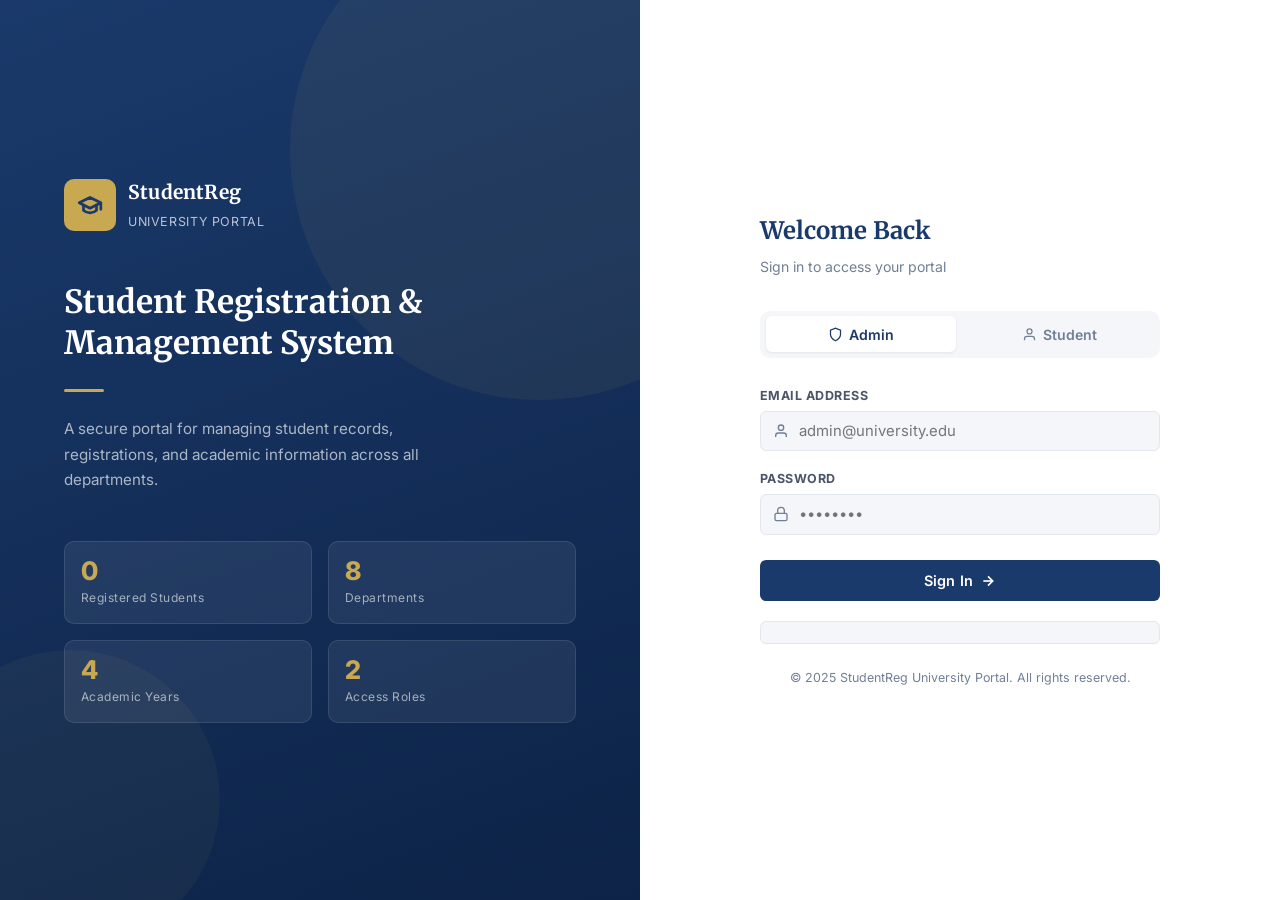
==== pages/admin/dashboard.html @ b77dc784 "Initial commit" ====
<!DOCTYPE html>
<html lang="en">
<head>
  <meta charset="UTF-8"/>
  <meta name="viewport" content="width=device-width, initial-scale=1.0"/>
  <title>Admin Dashboard — StudentReg</title>
  <link rel="preconnect" href="https://fonts.googleapis.com"/>
  <link rel="preconnect" href="https://fonts.gstatic.com" crossorigin/>
  <link href="https://fonts.googleapis.com/css2?family=Merriweather:wght@700;900&family=Inter:wght@400;500;600;700&display=swap" rel="stylesheet"/>
  <link rel="stylesheet" href="../../css/style.css"/>
</head>
<body>
<div class="app-layout">
  <div id="sidebar-placeholder"></div>
  <div class="main-area">
    <div id="topbar-placeholder"></div>

    <main class="page-content">

      <!-- STATS ROW -->
      <div class="stats-grid">
        <div class="stat-card">
          <div class="stat-icon">
            <svg width="22" height="22" viewBox="0 0 24 24" fill="none" stroke="currentColor" stroke-width="2"><path d="M17 21v-2a4 4 0 0 0-4-4H5a4 4 0 0 0-4 4v2"/><circle cx="9" cy="7" r="4"/><path d="M23 21v-2a4 4 0 0 0-3-3.87"/><path d="M16 3.13a4 4 0 0 1 0 7.75"/></svg>
          </div>
          <div>
            <div class="stat-num" id="statTotal">—</div>
            <div class="stat-label">Total Students</div>
          </div>
        </div>
        <div class="stat-card accent">
          <div class="stat-icon">
            <svg width="22" height="22" viewBox="0 0 24 24" fill="none" stroke="currentColor" stroke-width="2"><path d="M22 10v6M2 10l10-5 10 5-10 5z"/><path d="M6 12v5c3 3 9 3 12 0v-5"/></svg>
          </div>
          <div>
            <div class="stat-num" id="statDepts">—</div>
            <div class="stat-label">Departments</div>
          </div>
        </div>
        <div class="stat-card success">
          <div class="stat-icon">
            <svg width="22" height="22" viewBox="0 0 24 24" fill="none" stroke="currentColor" stroke-width="2"><path d="M20 21v-2a4 4 0 0 0-4-4H8a4 4 0 0 0-4 4v2"/><circle cx="12" cy="7" r="4"/></svg>
          </div>
          <div>
            <div class="stat-num" id="statFemale">—</div>
            <div class="stat-label">Female Students</div>
          </div>
        </div>
        <div class="stat-card info">
          <div class="stat-icon">
            <svg width="22" height="22" viewBox="0 0 24 24" fill="none" stroke="currentColor" stroke-width="2"><rect x="3" y="4" width="18" height="18" rx="2"/><line x1="16" y1="2" x2="16" y2="6"/><line x1="8" y1="2" x2="8" y2="6"/><line x1="3" y1="10" x2="21" y2="10"/></svg>
          </div>
          <div>
            <div class="stat-num" id="statYear1">—</div>
            <div class="stat-label">1st Year Students</div>
          </div>
        </div>
      </div>

      <!-- RECENT STUDENTS TABLE -->
      <div class="card">
        <div class="card-header">
          <h2>
            <svg width="17" height="17" viewBox="0 0 24 24" fill="none" stroke="currentColor" stroke-width="2"><path d="M17 21v-2a4 4 0 0 0-4-4H5a4 4 0 0 0-4 4v2"/><circle cx="9" cy="7" r="4"/></svg>
            Recently Registered Students
          </h2>
          <a href="students.html" class="btn btn-secondary btn-sm">View All</a>
        </div>
        <div class="table-wrap">
          <table>
            <thead>
              <tr>
                <th>Student ID</th>
                <th>Full Name</th>
                <th>Department</th>
                <th>Year</th>
                <th>Registered</th>
                <th>Action</th>
              </tr>
            </thead>
            <tbody id="recentTbody">
              <tr><td colspan="6"><div class="spinner-wrap"><div class="spinner"></div></div></td></tr>
            </tbody>
          </table>
        </div>
      </div>

    </main>
  </div>
</div>

<script src="../../js/store.js"></script>
<script src="../../js/auth.js"></script>
<script src="../../js/sidebar.js"></script>
<script src="../../js/app.js"></script>
<script>
  document.addEventListener("DOMContentLoaded", () => {
    const user = requireAuth("admin");
    if (!user) return;
    injectLayout("admin", "Dashboard");

    const students = getStudents();

    document.getElementById("statTotal").textContent  = students.length;
    document.getElementById("statDepts").textContent  = new Set(students.map(s => s.department).filter(Boolean)).size || 0;
    document.getElementById("statFemale").textContent = students.filter(s => s.gender === "Female").length;
    document.getElementById("statYear1").textContent  = students.filter(s => s.year === "1").length;

    const tbody  = document.getElementById("recentTbody");
    const recent = [...students].reverse().slice(0, 5);

    if (!recent.length) {
      tbody.innerHTML = `<tr><td colspan="6"><div class="empty-state"><p>No students registered yet. <a href="/pages/admin/register.html">Register the first student</a>.</p></div></td></tr>`;
      return;
    }

    tbody.innerHTML = recent.map(s => `
      <tr>
        <td><code style="font-family:monospace;font-size:.82rem">${esc(s.studentId)}</code></td>
        <td><strong>${esc(s.fullName)}</strong></td>
        <td><span class="badge badge-blue">${esc(s.department)}</span></td>
        <td>${yearBadge(s.year)}</td>
        <td style="font-size:.8rem;color:var(--clr-muted)">${formatDate(s.createdAt)}</td>
        <td><a href="students.html" class="btn btn-secondary btn-sm">Manage</a></td>
      </tr>`).join("");
  });
</script>
</body>
</html>
---- css/style.css ----
/* =====================================================
   STUDENTREG v2 — University Institutional Design System
===================================================== */

:root {
  /* Brand */
  --clr-primary:      #1a3a6b;
  --clr-primary-d:    #122952;
  --clr-primary-l:    #2a52a0;
  --clr-accent:       #c8a951;
  --clr-accent-d:     #a8893a;

  /* UI */
  --clr-bg:           #f4f6f9;
  --clr-surface:      #ffffff;
  --clr-sidebar:      #1a3a6b;
  --clr-sidebar-item: rgba(255,255,255,0.08);
  --clr-sidebar-act:  rgba(200,169,81,0.18);

  /* Status */
  --clr-success:      #1e7e4a;
  --clr-success-bg:   #e6f4ec;
  --clr-danger:       #c0392b;
  --clr-danger-bg:    #fdecea;
  --clr-warn:         #d97706;
  --clr-warn-bg:      #fef3c7;
  --clr-info:         #1e6fa8;
  --clr-info-bg:      #e6f2fb;

  /* Text */
  --clr-text:         #1a2332;
  --clr-text-2:       #4a5568;
  --clr-muted:        #718096;
  --clr-border:       #e2e8f0;

  /* Misc */
  --radius-sm:  6px;
  --radius-md:  10px;
  --radius-lg:  14px;
  --shadow-sm:  0 1px 3px rgba(0,0,0,.08);
  --shadow-md:  0 4px 16px rgba(0,0,0,.10);
  --shadow-lg:  0 8px 32px rgba(0,0,0,.14);
  --sidebar-w:  260px;
  --topbar-h:   64px;
  --transition: 180ms ease;

  --font-display: 'Merriweather', Georgia, serif;
  --font-body:    'Inter', system-ui, sans-serif;
  --font-mono:    'JetBrains Mono', monospace;
}

/* ── RESET ── */
*, *::before, *::after { box-sizing: border-box; margin: 0; padding: 0; }
html { font-size: 16px; scroll-behavior: smooth; }
body { font-family: var(--font-body); background: var(--clr-bg); color: var(--clr-text); line-height: 1.6; }
img  { max-width: 100%; display: block; }
a    { color: var(--clr-primary); text-decoration: none; }

/* =====================================================
   AUTH PAGES (login.html)
===================================================== */
.auth-page {
  min-height: 100vh;
  display: grid;
  grid-template-columns: 1fr 1fr;
}

.auth-brand {
  background: linear-gradient(160deg, var(--clr-primary) 0%, #0d2347 100%);
  display: flex;
  flex-direction: column;
  justify-content: center;
  padding: 4rem;
  position: relative;
  overflow: hidden;
}

.auth-brand::before {
  content: '';
  position: absolute;
  width: 500px; height: 500px;
  background: rgba(200,169,81,.07);
  border-radius: 50%;
  top: -100px; right: -150px;
}

.auth-brand::after {
  content: '';
  position: absolute;
  width: 300px; height: 300px;
  background: rgba(200,169,81,.05);
  border-radius: 50%;
  bottom: -50px; left: -80px;
}

.auth-brand-inner { position: relative; z-index: 1; }

.auth-logo {
  display: flex;
  align-items: center;
  gap: .75rem;
  margin-bottom: 3rem;
}

.auth-logo-icon {
  width: 52px; height: 52px;
  background: var(--clr-accent);
  border-radius: var(--radius-md);
  display: flex;
  align-items: center;
  justify-content: center;
}

.auth-logo-text { color: #fff; }
.auth-logo-text strong { display: block; font-family: var(--font-display); font-size: 1.2rem; letter-spacing: .01em; }
.auth-logo-text span  { font-size: .78rem; opacity: .7; letter-spacing: .05em; text-transform: uppercase; }

.auth-brand h1 { font-family: var(--font-display); color: #fff; font-size: 2rem; line-height: 1.3; margin-bottom: 1rem; }
.auth-brand p  { color: rgba(255,255,255,.65); font-size: .95rem; line-height: 1.7; max-width: 360px; }

.auth-divider {
  width: 40px; height: 3px;
  background: var(--clr-accent);
  border-radius: 2px;
  margin: 1.5rem 0;
}

.auth-stats {
  display: grid;
  grid-template-columns: 1fr 1fr;
  gap: 1rem;
  margin-top: 3rem;
}

.auth-stat {
  background: rgba(255,255,255,.07);
  border: 1px solid rgba(255,255,255,.1);
  border-radius: var(--radius-md);
  padding: 1rem;
}

.auth-stat-num   { font-size: 1.6rem; font-weight: 800; color: var(--clr-accent); line-height: 1; }
.auth-stat-label { font-size: .75rem; color: rgba(255,255,255,.6); margin-top: .25rem; letter-spacing: .04em; }

.auth-form-panel {
  display: flex;
  align-items: center;
  justify-content: center;
  padding: 3rem 2rem;
  background: var(--clr-surface);
}

.auth-form-box { width: 100%; max-width: 400px; }

.auth-form-box h2 {
  font-family: var(--font-display);
  font-size: 1.5rem;
  color: var(--clr-primary);
  margin-bottom: .35rem;
}

.auth-form-box .auth-sub {
  color: var(--clr-muted);
  font-size: .88rem;
  margin-bottom: 2rem;
}

.role-tabs {
  display: grid;
  grid-template-columns: 1fr 1fr;
  gap: .5rem;
  margin-bottom: 1.75rem;
  background: var(--clr-bg);
  padding: .35rem;
  border-radius: var(--radius-md);
}

.role-tab {
  padding: .6rem;
  border: none;
  background: transparent;
  border-radius: var(--radius-sm);
  font-family: var(--font-body);
  font-size: .88rem;
  font-weight: 600;
  cursor: pointer;
  transition: background var(--transition), color var(--transition);
  color: var(--clr-muted);
  display: flex;
  align-items: center;
  justify-content: center;
  gap: .4rem;
}

.role-tab.active {
  background: var(--clr-surface);
  color: var(--clr-primary);
  box-shadow: var(--shadow-sm);
}

/* =====================================================
   FORM ELEMENTS
===================================================== */
.form-group {
  display: flex;
  flex-direction: column;
  gap: .3rem;
  margin-bottom: 1.1rem;
}

label {
  font-size: .78rem;
  font-weight: 700;
  color: var(--clr-text-2);
  letter-spacing: .04em;
  text-transform: uppercase;
}

input, select, textarea {
  font-family: var(--font-body);
  font-size: .93rem;
  color: var(--clr-text);
  background: var(--clr-bg);
  border: 1.5px solid var(--clr-border);
  border-radius: var(--radius-sm);
  padding: .65rem .9rem;
  width: 100%;
  transition: border-color var(--transition), box-shadow var(--transition), background var(--transition);
  outline: none;
}

input:focus, select:focus, textarea:focus {
  border-color: var(--clr-primary);
  background: #fff;
  box-shadow: 0 0 0 3px rgba(26,58,107,.1);
}

input.error { border-color: var(--clr-danger); box-shadow: 0 0 0 3px rgba(192,57,43,.1); }

.input-icon-wrap { position: relative; }
.input-icon-wrap svg {
  position: absolute;
  left: .8rem;
  top: 50%;
  transform: translateY(-50%);
  color: var(--clr-muted);
  pointer-events: none;
}
.input-icon-wrap input { padding-left: 2.4rem; }

.field-error { font-size: .75rem; color: var(--clr-danger); display: none; }
.field-error.show { display: block; }

/* =====================================================
   BUTTONS
===================================================== */
.btn {
  display: inline-flex;
  align-items: center;
  justify-content: center;
  gap: .45rem;
  font-family: var(--font-body);
  font-size: .9rem;
  font-weight: 600;
  padding: .65rem 1.4rem;
  border-radius: var(--radius-sm);
  border: none;
  cursor: pointer;
  transition: background var(--transition), box-shadow var(--transition), transform var(--transition);
  letter-spacing: .01em;
  text-decoration: none;
  white-space: nowrap;
}

.btn:active { transform: scale(.97); }

.btn-primary   { background: var(--clr-primary); color: #fff; }
.btn-primary:hover { background: var(--clr-primary-l); box-shadow: var(--shadow-md); color: #fff; }

.btn-accent    { background: var(--clr-accent); color: #fff; }
.btn-accent:hover { background: var(--clr-accent-d); color: #fff; }

.btn-secondary { background: var(--clr-bg); color: var(--clr-text); border: 1.5px solid var(--clr-border); }
.btn-secondary:hover { background: #edf2f7; }

.btn-danger    { background: var(--clr-danger-bg); color: var(--clr-danger); border: 1.5px solid #f5c6c2; }
.btn-danger:hover { background: var(--clr-danger); color: #fff; }

.btn-full { width: 100%; }
.btn-sm   { padding: .38rem .75rem; font-size: .8rem; }

.btn-icon {
  background: none; border: none;
  padding: .35rem; border-radius: var(--radius-sm);
  cursor: pointer; display: inline-flex;
  align-items: center; justify-content: center;
  transition: background var(--transition), color var(--transition);
  color: var(--clr-muted);
}
.btn-icon:hover        { background: var(--clr-bg); color: var(--clr-text); }
.btn-icon.edit:hover   { background: #e8f0fb; color: var(--clr-primary); }
.btn-icon.delete:hover { background: var(--clr-danger-bg); color: var(--clr-danger); }

/* =====================================================
   DASHBOARD LAYOUT
===================================================== */
.app-layout {
  display: flex;
  min-height: 100vh;
}

/* ── SIDEBAR ── */
.sidebar {
  width: var(--sidebar-w);
  background: var(--clr-sidebar);
  display: flex;
  flex-direction: column;
  position: fixed;
  top: 0; left: 0; bottom: 0;
  z-index: 50;
  transition: transform var(--transition);
  overflow-y: auto;
}

.sidebar-header {
  padding: 1.5rem 1.25rem 1rem;
  border-bottom: 1px solid rgba(255,255,255,.08);
}

.sidebar-logo {
  display: flex;
  align-items: center;
  gap: .65rem;
}

.sidebar-logo-icon {
  width: 38px; height: 38px;
  background: var(--clr-accent);
  border-radius: var(--radius-sm);
  display: flex;
  align-items: center;
  justify-content: center;
  flex-shrink: 0;
}

.sidebar-logo-text strong {
  display: block;
  font-family: var(--font-display);
  font-size: .95rem;
  color: #fff;
  letter-spacing: .01em;
}

.sidebar-logo-text span {
  font-size: .7rem;
  color: rgba(255,255,255,.5);
  text-transform: uppercase;
  letter-spacing: .06em;
}

.sidebar-user {
  margin: 1rem 1.25rem;
  padding: .85rem;
  background: rgba(255,255,255,.07);
  border-radius: var(--radius-md);
  border: 1px solid rgba(255,255,255,.08);
}

.sidebar-user-avatar {
  width: 36px; height: 36px;
  background: var(--clr-accent);
  border-radius: 50%;
  display: flex;
  align-items: center;
  justify-content: center;
  font-weight: 800;
  font-size: .9rem;
  color: #fff;
  flex-shrink: 0;
}

.sidebar-user-info { display: flex; align-items: center; gap: .65rem; }
.sidebar-user-name { font-size: .85rem; font-weight: 600; color: #fff; }
.sidebar-user-role { font-size: .72rem; color: var(--clr-accent); letter-spacing: .04em; text-transform: uppercase; font-weight: 600; }

.sidebar-nav { flex: 1; padding: .75rem 0; }

.sidebar-section-label {
  font-size: .65rem;
  font-weight: 700;
  text-transform: uppercase;
  letter-spacing: .1em;
  color: rgba(255,255,255,.3);
  padding: .75rem 1.4rem .35rem;
}

.sidebar-link {
  display: flex;
  align-items: center;
  gap: .7rem;
  padding: .65rem 1.25rem;
  margin: .1rem .75rem;
  border-radius: var(--radius-sm);
  color: rgba(255,255,255,.7);
  font-size: .875rem;
  font-weight: 500;
  cursor: pointer;
  transition: background var(--transition), color var(--transition);
  border: none;
  background: none;
  width: calc(100% - 1.5rem);
  text-align: left;
  text-decoration: none;
}

.sidebar-link:hover { background: var(--clr-sidebar-item); color: #fff; }
.sidebar-link.active { background: var(--clr-sidebar-act); color: var(--clr-accent); }
.sidebar-link.active svg { color: var(--clr-accent); }
.sidebar-link svg { color: rgba(255,255,255,.45); flex-shrink: 0; }
.sidebar-link.active svg { color: var(--clr-accent); }

.sidebar-footer {
  padding: 1rem .75rem;
  border-top: 1px solid rgba(255,255,255,.08);
}

/* ── MAIN AREA ── */
.main-area {
  margin-left: var(--sidebar-w);
  flex: 1;
  display: flex;
  flex-direction: column;
  min-height: 100vh;
}

/* ── TOPBAR ── */
.topbar {
  height: var(--topbar-h);
  background: var(--clr-surface);
  border-bottom: 1px solid var(--clr-border);
  display: flex;
  align-items: center;
  justify-content: space-between;
  padding: 0 2rem;
  position: sticky;
  top: 0;
  z-index: 40;
  box-shadow: var(--shadow-sm);
}

.topbar-left { display: flex; align-items: center; gap: 1rem; }

.topbar-title { font-size: 1.05rem; font-weight: 700; color: var(--clr-text); font-family: var(--font-display); }
.topbar-breadcrumb { font-size: .8rem; color: var(--clr-muted); }

.topbar-right { display: flex; align-items: center; gap: .75rem; }

.topbar-badge {
  background: var(--clr-primary);
  color: #fff;
  font-size: .72rem;
  font-weight: 700;
  padding: .2rem .6rem;
  border-radius: 999px;
  letter-spacing: .04em;
  text-transform: uppercase;
}

/* ── PAGE CONTENT ── */
.page-content {
  padding: 2rem;
  flex: 1;
}

/* ── HAMBURGER (mobile) ── */
.hamburger-btn {
  display: none;
  background: none;
  border: none;
  cursor: pointer;
  padding: .4rem;
  flex-direction: column;
  gap: 5px;
}

.hamburger-btn span {
  display: block;
  width: 22px; height: 2px;
  background: var(--clr-text);
  border-radius: 2px;
  transition: transform var(--transition), opacity var(--transition);
}

/* =====================================================
   CARDS
===================================================== */
.card {
  background: var(--clr-surface);
  border: 1px solid var(--clr-border);
  border-radius: var(--radius-lg);
  box-shadow: var(--shadow-sm);
  overflow: hidden;
}

.card-header {
  padding: 1.1rem 1.5rem;
  border-bottom: 1px solid var(--clr-border);
  display: flex;
  align-items: center;
  justify-content: space-between;
  gap: 1rem;
  flex-wrap: wrap;
}

.card-header h2 {
  font-size: .97rem;
  font-weight: 700;
  color: var(--clr-text);
  display: flex;
  align-items: center;
  gap: .5rem;
}

.card-header h2 svg { color: var(--clr-primary); }
.card-body { padding: 1.5rem; }

/* =====================================================
   STAT CARDS (dashboard overview)
===================================================== */
.stats-grid {
  display: grid;
  grid-template-columns: repeat(auto-fit, minmax(200px, 1fr));
  gap: 1.25rem;
  margin-bottom: 1.75rem;
}

.stat-card {
  background: var(--clr-surface);
  border: 1px solid var(--clr-border);
  border-radius: var(--radius-lg);
  padding: 1.35rem 1.5rem;
  display: flex;
  align-items: flex-start;
  gap: 1rem;
  box-shadow: var(--shadow-sm);
  position: relative;
  overflow: hidden;
}

.stat-card::before {
  content: '';
  position: absolute;
  top: 0; left: 0;
  width: 4px; height: 100%;
  background: var(--clr-primary);
}

.stat-card.accent::before  { background: var(--clr-accent); }
.stat-card.success::before { background: var(--clr-success); }
.stat-card.info::before    { background: var(--clr-info); }

.stat-icon {
  width: 44px; height: 44px;
  border-radius: var(--radius-md);
  display: flex;
  align-items: center;
  justify-content: center;
  flex-shrink: 0;
  background: #e8f0fb;
  color: var(--clr-primary);
}

.stat-card.accent .stat-icon  { background: #fdf3d8; color: var(--clr-accent-d); }
.stat-card.success .stat-icon { background: var(--clr-success-bg); color: var(--clr-success); }
.stat-card.info .stat-icon    { background: var(--clr-info-bg); color: var(--clr-info); }

.stat-num   { font-size: 1.75rem; font-weight: 800; line-height: 1; color: var(--clr-text); }
.stat-label { font-size: .8rem; color: var(--clr-muted); margin-top: .2rem; font-weight: 500; }

/* =====================================================
   TABLE
===================================================== */
.table-wrap { overflow-x: auto; }

table {
  width: 100%;
  border-collapse: collapse;
  font-size: .875rem;
}

thead {
  background: #f7f9fc;
  border-bottom: 2px solid var(--clr-border);
}

thead th {
  padding: .7rem 1rem;
  text-align: left;
  font-size: .72rem;
  font-weight: 700;
  text-transform: uppercase;
  letter-spacing: .07em;
  color: var(--clr-muted);
  white-space: nowrap;
}

tbody tr {
  border-bottom: 1px solid var(--clr-border);
  transition: background var(--transition);
}

tbody tr:last-child { border-bottom: none; }
tbody tr:hover { background: #f7f9fc; }

tbody td {
  padding: .85rem 1rem;
  vertical-align: middle;
  color: var(--clr-text-2);
}

tbody td strong { color: var(--clr-text); font-weight: 600; }

.actions-cell { display: flex; gap: .3rem; }

.empty-state {
  text-align: center;
  padding: 4rem 1rem;
  color: var(--clr-muted);
}

.empty-state svg   { margin: 0 auto 1rem; opacity: .3; }
.empty-state h3    { font-size: 1rem; color: var(--clr-text-2); margin-bottom: .35rem; }
.empty-state p     { font-size: .88rem; }

.table-footer {
  padding: .8rem 1.25rem;
  border-top: 1px solid var(--clr-border);
  font-size: .8rem;
  color: var(--clr-muted);
  display: flex;
  align-items: center;
  justify-content: space-between;
  flex-wrap: wrap;
  gap: .5rem;
}

/* =====================================================
   SEARCH BAR
===================================================== */
.search-bar {
  position: relative;
  flex: 1;
  min-width: 180px;
  max-width: 320px;
}

.search-bar svg {
  position: absolute;
  left: .75rem;
  top: 50%;
  transform: translateY(-50%);
  color: var(--clr-muted);
  pointer-events: none;
}

.search-bar input { padding-left: 2.3rem; font-size: .875rem; }

/* =====================================================
   BADGES
===================================================== */
.badge {
  display: inline-block;
  padding: .22rem .65rem;
  border-radius: 999px;
  font-size: .72rem;
  font-weight: 700;
  letter-spacing: .03em;
}

.badge-blue    { background: #e8f0fb; color: var(--clr-primary); }
.badge-gold    { background: #fdf3d8; color: #92650a; }
.badge-green   { background: var(--clr-success-bg); color: var(--clr-success); }
.badge-purple  { background: #f3e8ff; color: #6b21a8; }
.badge-gray    { background: #f1f5f9; color: #475569; }
.badge-red     { background: var(--clr-danger-bg); color: var(--clr-danger); }

/* =====================================================
   PROFILE CARD (student view)
===================================================== */
.profile-header {
  background: linear-gradient(135deg, var(--clr-primary) 0%, #0d2347 100%);
  border-radius: var(--radius-lg);
  padding: 2rem;
  display: flex;
  align-items: center;
  gap: 1.5rem;
  margin-bottom: 1.5rem;
  position: relative;
  overflow: hidden;
}

.profile-header::after {
  content: '';
  position: absolute;
  right: -40px; top: -40px;
  width: 200px; height: 200px;
  background: rgba(200,169,81,.1);
  border-radius: 50%;
}

.profile-avatar-lg {
  width: 80px; height: 80px;
  background: var(--clr-accent);
  border-radius: 50%;
  display: flex;
  align-items: center;
  justify-content: center;
  font-size: 2rem;
  font-weight: 800;
  color: #fff;
  border: 3px solid rgba(255,255,255,.3);
  flex-shrink: 0;
  position: relative;
  z-index: 1;
}

.profile-info { position: relative; z-index: 1; }
.profile-info h2 { font-family: var(--font-display); color: #fff; font-size: 1.4rem; margin-bottom: .2rem; }
.profile-info p  { color: rgba(255,255,255,.65); font-size: .875rem; }

.profile-badge {
  margin-left: auto;
  background: rgba(200,169,81,.2);
  border: 1px solid rgba(200,169,81,.4);
  color: var(--clr-accent);
  font-size: .75rem;
  font-weight: 700;
  padding: .35rem .85rem;
  border-radius: 999px;
  letter-spacing: .04em;
  position: relative;
  z-index: 1;
}

.info-grid {
  display: grid;
  grid-template-columns: repeat(auto-fit, minmax(200px, 1fr));
  gap: 1rem;
}

.info-item {
  background: var(--clr-bg);
  border: 1px solid var(--clr-border);
  border-radius: var(--radius-md);
  padding: 1rem;
}

.info-item-label {
  font-size: .7rem;
  font-weight: 700;
  text-transform: uppercase;
  letter-spacing: .07em;
  color: var(--clr-muted);
  margin-bottom: .3rem;
}

.info-item-value { font-size: .92rem; font-weight: 600; color: var(--clr-text); }

/* =====================================================
   FORM GRID (registration)
===================================================== */
.form-grid {
  display: grid;
  grid-template-columns: repeat(auto-fit, minmax(220px, 1fr));
  gap: 1rem;
}

.form-grid .full { grid-column: 1 / -1; }

.form-section-title {
  font-size: .72rem;
  font-weight: 700;
  text-transform: uppercase;
  letter-spacing: .08em;
  color: var(--clr-muted);
  padding-bottom: .6rem;
  border-bottom: 1px solid var(--clr-border);
  margin-bottom: .25rem;
  grid-column: 1 / -1;
}

.form-actions {
  display: flex;
  gap: .75rem;
  flex-wrap: wrap;
  padding-top: 1rem;
  border-top: 1px solid var(--clr-border);
  margin-top: .5rem;
}

/* =====================================================
   MODAL
===================================================== */
.modal-overlay {
  position: fixed;
  inset: 0;
  background: rgba(10,20,40,.55);
  backdrop-filter: blur(4px);
  display: flex;
  align-items: center;
  justify-content: center;
  z-index: 200;
  padding: 1rem;
  opacity: 0;
  pointer-events: none;
  transition: opacity var(--transition);
}

.modal-overlay.open { opacity: 1; pointer-events: all; }

.modal {
  background: var(--clr-surface);
  border-radius: var(--radius-lg);
  box-shadow: var(--shadow-lg);
  width: 100%;
  max-width: 480px;
  transform: translateY(16px) scale(.98);
  transition: transform .22s ease;
  overflow: hidden;
}

.modal-overlay.open .modal { transform: translateY(0) scale(1); }

.modal-header {
  padding: 1.1rem 1.4rem;
  border-bottom: 1px solid var(--clr-border);
  display: flex;
  align-items: center;
  justify-content: space-between;
}

.modal-header h3 { font-size: .97rem; font-weight: 700; }
.modal-body      { padding: 1.4rem; }
.modal-footer    { padding: 1rem 1.4rem; border-top: 1px solid var(--clr-border); display: flex; justify-content: flex-end; gap: .6rem; }

/* =====================================================
   TOAST
===================================================== */
.toast-container {
  position: fixed;
  bottom: 1.5rem;
  right: 1.5rem;
  display: flex;
  flex-direction: column;
  gap: .5rem;
  z-index: 999;
}

.toast {
  display: flex;
  align-items: center;
  gap: .6rem;
  padding: .8rem 1.1rem;
  border-radius: var(--radius-md);
  font-size: .875rem;
  font-weight: 500;
  min-width: 260px;
  max-width: 360px;
  box-shadow: var(--shadow-lg);
  animation: toastIn .25s ease, toastOut .35s ease 2.8s forwards;
}

.toast.success { background: var(--clr-success); color: #fff; }
.toast.error   { background: var(--clr-danger);  color: #fff; }
.toast.warn    { background: var(--clr-warn);    color: #fff; }
.toast.info    { background: var(--clr-primary); color: #fff; }

@keyframes toastIn  { from { transform: translateX(110%); opacity: 0; } to { transform: translateX(0); opacity: 1; } }
@keyframes toastOut { to   { transform: translateX(110%); opacity: 0; } }

/* =====================================================
   SPINNER
===================================================== */
.spinner-wrap { display: flex; align-items: center; justify-content: center; padding: 3rem; }
.spinner { width: 32px; height: 32px; border: 3px solid var(--clr-border); border-top-color: var(--clr-primary); border-radius: 50%; animation: spin .7s linear infinite; }
@keyframes spin { to { transform: rotate(360deg); } }

/* =====================================================
   SIDEBAR OVERLAY (mobile)
===================================================== */
.sidebar-overlay {
  display: none;
  position: fixed;
  inset: 0;
  background: rgba(0,0,0,.5);
  z-index: 49;
}

/* =====================================================
   RESPONSIVE
===================================================== */
@media (max-width: 900px) {
  .auth-page { grid-template-columns: 1fr; }
  .auth-brand { display: none; }
  .auth-form-panel { min-height: 100vh; }

  .sidebar { transform: translateX(-100%); }
  .sidebar.open { transform: translateX(0); }
  .sidebar-overlay.open { display: block; }
  .main-area { margin-left: 0; }
  .hamburger-btn { display: flex; }
  .page-content { padding: 1.25rem; }
  .topbar { padding: 0 1.25rem; }
}

@media (max-width: 560px) {
  .stats-grid { grid-template-columns: 1fr 1fr; }
  .info-grid  { grid-template-columns: 1fr 1fr; }
  .form-grid  { grid-template-columns: 1fr; }
  .form-actions .btn { flex: 1; }
}
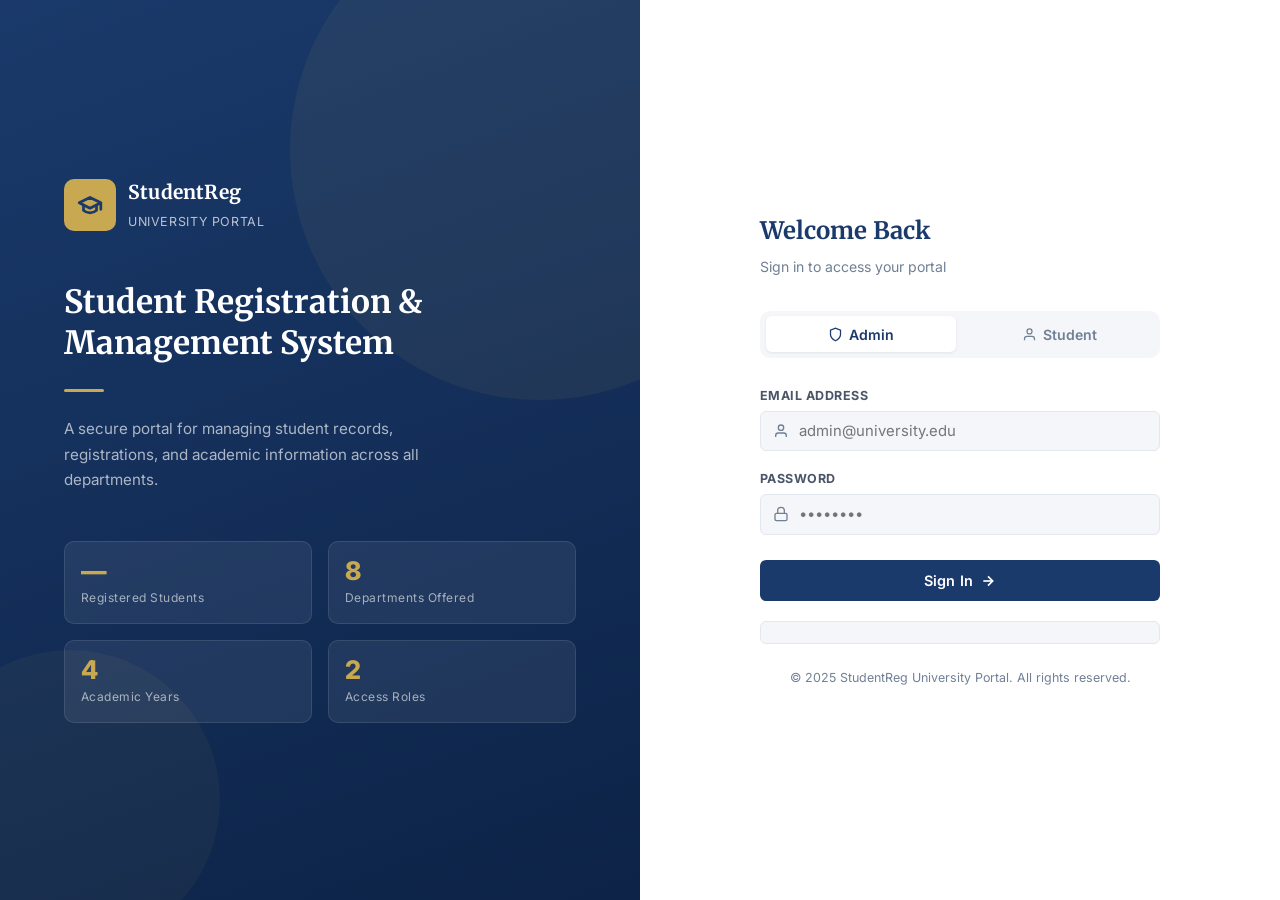
==== commit 1549e73f: "Update README and HTML files for improved clarity and functionality - Added live demo link to README" ====
--- a/pages/admin/dashboard.html
+++ b/pages/admin/dashboard.html
@@ -34,7 +34,7 @@
           </div>
           <div>
             <div class="stat-num" id="statDepts">—</div>
-            <div class="stat-label">Departments</div>
+            <div class="stat-label">Active Departments</div>
           </div>
         </div>
         <div class="stat-card success">
@@ -94,23 +94,23 @@
 <script src="../../js/sidebar.js"></script>
 <script src="../../js/app.js"></script>
 <script>
-  document.addEventListener("DOMContentLoaded", () => {
+  document.addEventListener("DOMContentLoaded", async () => {
     const user = requireAuth("admin");
     if (!user) return;
     injectLayout("admin", "Dashboard");
 
-    const students = getStudents();
+    const students = await getStudents();
 
     document.getElementById("statTotal").textContent  = students.length;
     document.getElementById("statDepts").textContent  = new Set(students.map(s => s.department).filter(Boolean)).size || 0;
     document.getElementById("statFemale").textContent = students.filter(s => s.gender === "Female").length;
-    document.getElementById("statYear1").textContent  = students.filter(s => s.year === "1").length;
+    document.getElementById("statYear1").textContent  = students.filter(s => String(s.year) === "1").length;
 
     const tbody  = document.getElementById("recentTbody");
     const recent = [...students].reverse().slice(0, 5);
 
     if (!recent.length) {
-      tbody.innerHTML = `<tr><td colspan="6"><div class="empty-state"><p>No students registered yet. <a href="/pages/admin/register.html">Register the first student</a>.</p></div></td></tr>`;
+      tbody.innerHTML = `<tr><td colspan="6"><div class="empty-state"><p>No students registered yet. <a href="register.html">Register the first student</a>.</p></div></td></tr>`;
       return;
     }
 
